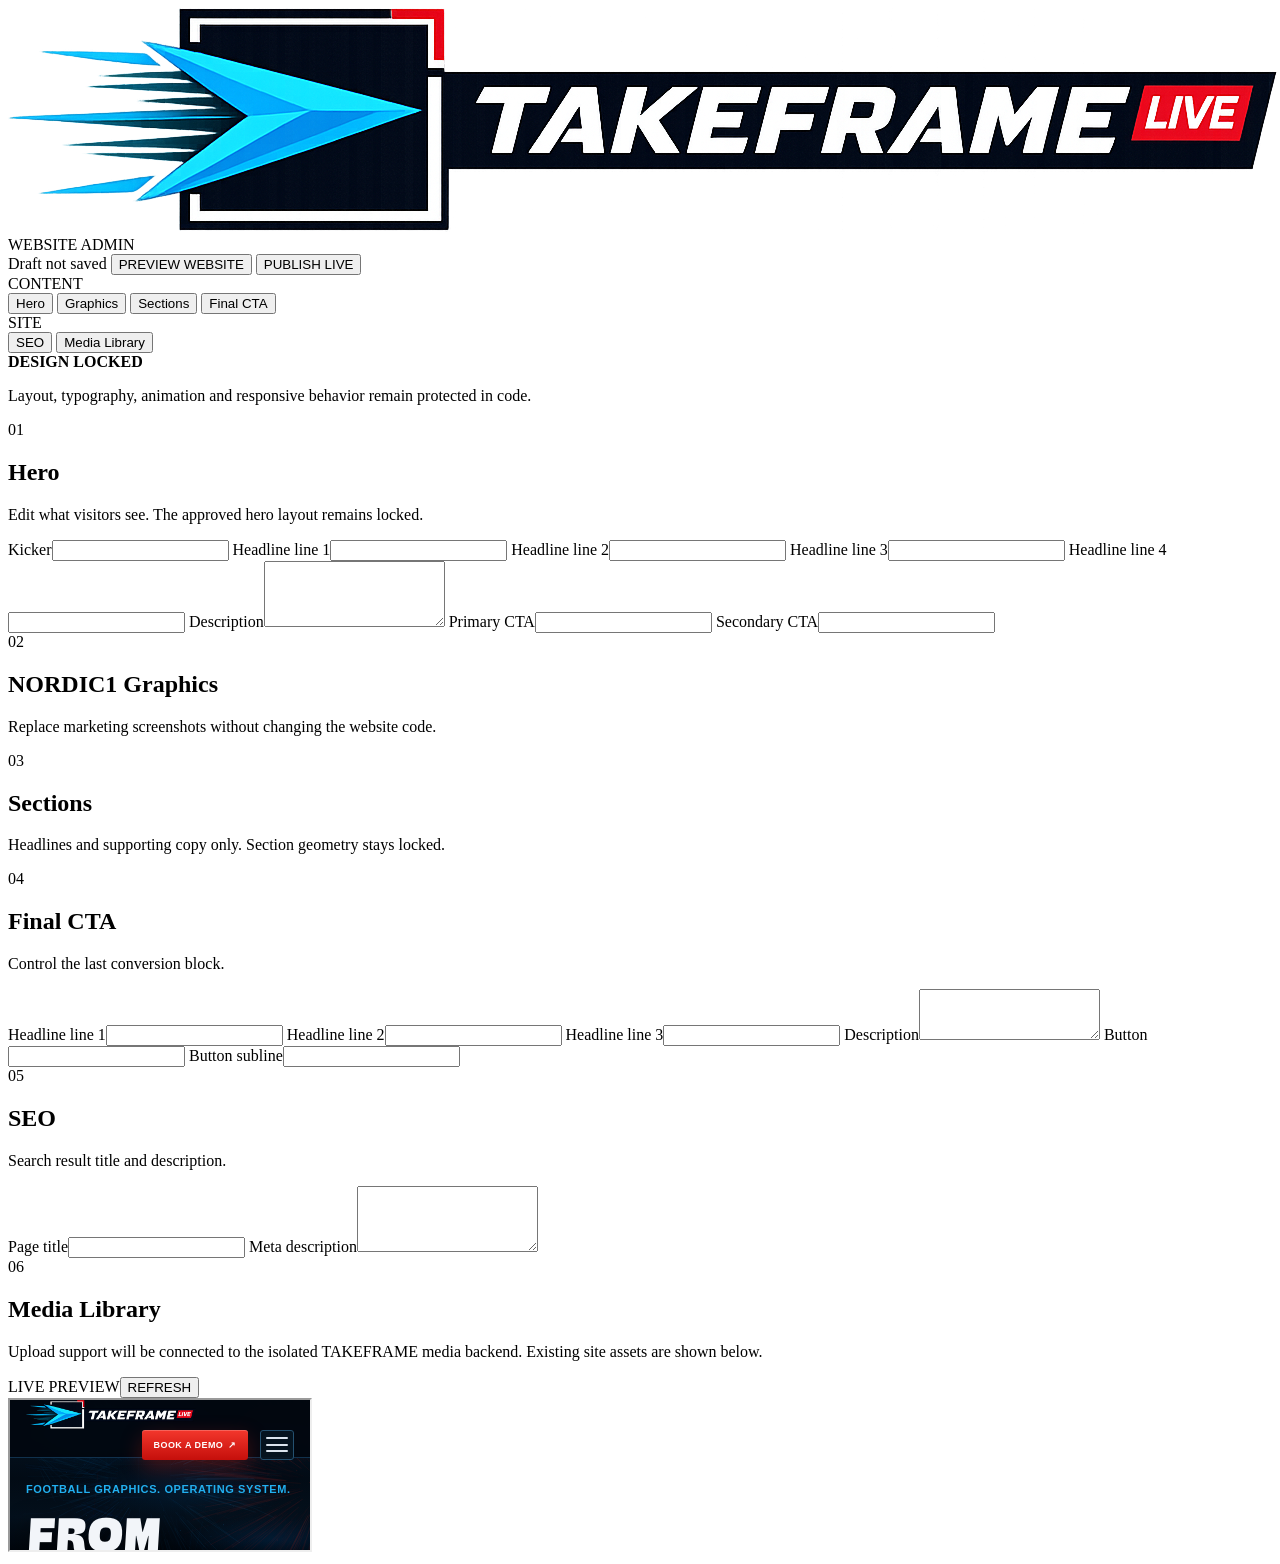
==== admin/index.html @ 7fb8504f "Add TAKEFRAME website admin shell" ====
<!doctype html>
<html lang="en">
<head>
<meta charset="utf-8">
<meta name="viewport" content="width=device-width,initial-scale=1">
<title>TAKEFRAME Website Admin</title>
<meta name="robots" content="noindex,nofollow">
<link rel="stylesheet" href="/admin/admin.css?v=1">
</head>
<body>
<header class="topbar">
  <div class="brand"><img src="/assets/logo.png" alt="TAKEFRAME LIVE"><span>WEBSITE ADMIN</span></div>
  <div class="top-actions">
    <span id="save-state" class="save-state">Draft not saved</span>
    <button id="preview-btn" class="btn secondary" type="button">PREVIEW WEBSITE</button>
    <button id="publish-btn" class="btn primary" type="button">PUBLISH LIVE</button>
  </div>
</header>

<div class="app-shell">
  <aside class="sidebar">
    <div class="sidebar-label">CONTENT</div>
    <button class="nav-item active" data-panel="hero">Hero</button>
    <button class="nav-item" data-panel="graphics">Graphics</button>
    <button class="nav-item" data-panel="sections">Sections</button>
    <button class="nav-item" data-panel="cta">Final CTA</button>
    <div class="sidebar-label">SITE</div>
    <button class="nav-item" data-panel="seo">SEO</button>
    <button class="nav-item" data-panel="media">Media Library</button>
    <div class="sidebar-foot">
      <strong>DESIGN LOCKED</strong>
      <p>Layout, typography, animation and responsive behavior remain protected in code.</p>
    </div>
  </aside>

  <main class="workspace">
    <section class="panel active" data-panel-id="hero">
      <div class="panel-head"><div><span>01</span><h1>Hero</h1></div><p>Edit what visitors see. The approved hero layout remains locked.</p></div>
      <div class="form-grid">
        <label class="wide">Kicker<input data-path="hero.kicker" type="text"></label>
        <label class="wide">Headline line 1<input data-path="hero.headline.0" type="text"></label>
        <label class="wide">Headline line 2<input data-path="hero.headline.1" type="text"></label>
        <label class="wide">Headline line 3<input data-path="hero.headline.2" type="text"></label>
        <label class="wide">Headline line 4<input data-path="hero.headline.3" type="text"></label>
        <label class="wide">Description<textarea data-path="hero.description" rows="4"></textarea></label>
        <label>Primary CTA<input data-path="hero.primaryCta" type="text"></label>
        <label>Secondary CTA<input data-path="hero.secondaryCta" type="text"></label>
      </div>
    </section>

    <section class="panel" data-panel-id="graphics">
      <div class="panel-head"><div><span>02</span><h1>NORDIC1 Graphics</h1></div><p>Replace marketing screenshots without changing the website code.</p></div>
      <div id="graphics-editor" class="graphics-editor"></div>
    </section>

    <section class="panel" data-panel-id="sections">
      <div class="panel-head"><div><span>03</span><h1>Sections</h1></div><p>Headlines and supporting copy only. Section geometry stays locked.</p></div>
      <div class="section-editor" id="section-editor"></div>
    </section>

    <section class="panel" data-panel-id="cta">
      <div class="panel-head"><div><span>04</span><h1>Final CTA</h1></div><p>Control the last conversion block.</p></div>
      <div class="form-grid">
        <label class="wide">Headline line 1<input data-path="cta.headline.0" type="text"></label>
        <label class="wide">Headline line 2<input data-path="cta.headline.1" type="text"></label>
        <label class="wide">Headline line 3<input data-path="cta.headline.2" type="text"></label>
        <label class="wide">Description<textarea data-path="cta.description" rows="3"></textarea></label>
        <label>Button<input data-path="cta.button" type="text"></label>
        <label>Button subline<input data-path="cta.buttonSub" type="text"></label>
      </div>
    </section>

    <section class="panel" data-panel-id="seo">
      <div class="panel-head"><div><span>05</span><h1>SEO</h1></div><p>Search result title and description.</p></div>
      <div class="form-grid">
        <label class="wide">Page title<input data-path="seo.title" type="text"></label>
        <label class="wide">Meta description<textarea data-path="seo.description" rows="4"></textarea></label>
      </div>
    </section>

    <section class="panel" data-panel-id="media">
      <div class="panel-head"><div><span>06</span><h1>Media Library</h1></div><p>Upload support will be connected to the isolated TAKEFRAME media backend. Existing site assets are shown below.</p></div>
      <div class="media-grid" id="media-grid"></div>
    </section>
  </main>

  <aside class="inspector">
    <div class="inspector-head"><span>LIVE PREVIEW</span><button id="refresh-preview" type="button">REFRESH</button></div>
    <iframe id="preview-frame" src="/?tf_admin_preview=1" title="TAKEFRAME website preview"></iframe>
  </aside>
</div>

<div id="toast" class="toast" role="status" aria-live="polite"></div>

<dialog id="publish-dialog" class="dialog">
  <button class="dialog-close" type="button" data-close-dialog>×</button>
  <span class="eyebrow">PUBLISH</span>
  <h2>Backend connection required</h2>
  <p>The admin and preview system are ready. Live publishing will be enabled after the isolated TAKEFRAME content backend is connected.</p>
  <div class="dialog-actions"><button class="btn secondary" type="button" data-close-dialog>CLOSE</button></div>
</dialog>

<script src="/admin/admin.js?v=1"></script>
</body>
</html>
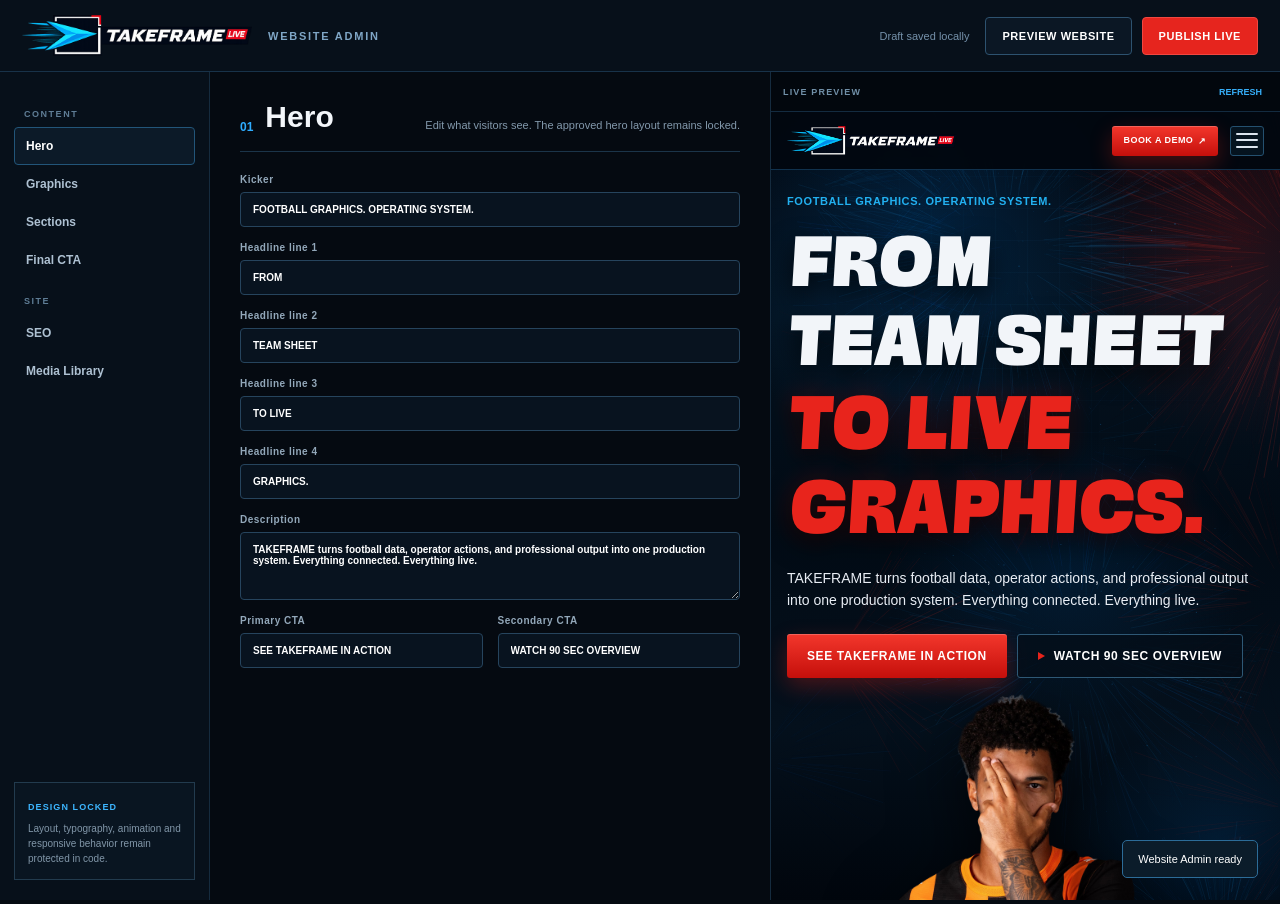
==== commit 247569e8: "Enable free GitHub publish controls in website admin" ====
--- a/admin/index.html
+++ b/admin/index.html
@@ -5,7 +5,7 @@
 <meta name="viewport" content="width=device-width,initial-scale=1">
 <title>TAKEFRAME Website Admin</title>
 <meta name="robots" content="noindex,nofollow">
-<link rel="stylesheet" href="/admin/admin.css?v=1">
+<link rel="stylesheet" href="/admin/admin.css?v=2">
 </head>
 <body>
 <header class="topbar">
@@ -49,7 +49,7 @@
     </section>
 
     <section class="panel" data-panel-id="graphics">
-      <div class="panel-head"><div><span>02</span><h1>NORDIC1 Graphics</h1></div><p>Replace marketing screenshots without changing the website code.</p></div>
+      <div class="panel-head"><div><span>02</span><h1>NORDIC1 Graphics</h1></div><p>Replace screenshots in seconds. New files are uploaded only when you publish.</p></div>
       <div id="graphics-editor" class="graphics-editor"></div>
     </section>
 
@@ -79,7 +79,7 @@
     </section>
 
     <section class="panel" data-panel-id="media">
-      <div class="panel-head"><div><span>06</span><h1>Media Library</h1></div><p>Upload support will be connected to the isolated TAKEFRAME media backend. Existing site assets are shown below.</p></div>
+      <div class="panel-head"><div><span>06</span><h1>Media Library</h1></div><p>Current locked/core assets. Marketing graphics are replaced from the Graphics panel.</p></div>
       <div class="media-grid" id="media-grid"></div>
     </section>
   </main>
@@ -92,14 +92,34 @@
 
 <div id="toast" class="toast" role="status" aria-live="polite"></div>
 
-<dialog id="publish-dialog" class="dialog">
+<dialog id="publish-dialog" class="dialog publish-dialog">
   <button class="dialog-close" type="button" data-close-dialog>×</button>
-  <span class="eyebrow">PUBLISH</span>
-  <h2>Backend connection required</h2>
-  <p>The admin and preview system are ready. Live publishing will be enabled after the isolated TAKEFRAME content backend is connected.</p>
-  <div class="dialog-actions"><button class="btn secondary" type="button" data-close-dialog>CLOSE</button></div>
+  <span class="eyebrow">ZERO-COST PUBLISH</span>
+  <h2>Publish to TAKEFRAME.live</h2>
+  <p>Content and replacement images are committed directly to <strong>vsnboss/takeframe-live</strong>. Vercel deploys the commit automatically.</p>
+
+  <div class="security-note">
+    <strong>GitHub connection</strong>
+    <span>Use a fine-grained token limited to this repository with <b>Contents: Read and write</b>. By default it is kept only for this browser tab/session and is never committed to the website.</span>
+  </div>
+
+  <label class="token-label">Fine-grained GitHub token
+    <input id="github-token" type="password" autocomplete="off" spellcheck="false" placeholder="github_pat_…">
+  </label>
+  <label class="remember-row"><input id="remember-token" type="checkbox"> Remember on this browser <span>(less secure)</span></label>
+
+  <div class="connection-row">
+    <span id="connection-state" class="connection-state">NOT CONNECTED</span>
+    <button id="connect-github" class="btn secondary" type="button">TEST CONNECTION</button>
+  </div>
+
+  <p id="publish-status" class="publish-status">Only content changes will be published.</p>
+  <div class="dialog-actions">
+    <button class="btn secondary" type="button" data-close-dialog>CANCEL</button>
+    <button id="confirm-publish" class="btn primary" type="button">PUBLISH LIVE</button>
+  </div>
 </dialog>
 
-<script src="/admin/admin.js?v=1"></script>
+<script src="/admin/admin.js?v=2"></script>
 </body>
 </html>
--- a/admin/admin.css
+++ b/admin/admin.css
@@ -0,0 +1 @@
+*{box-sizing:border-box}html,body{margin:0;min-height:100%;background:#050a11;color:#f3f6fa;font-family:Inter,Arial,sans-serif}button,input,textarea{font:inherit}.topbar{height:72px;display:flex;align-items:center;justify-content:space-between;padding:0 22px;border-bottom:1px solid #183249;background:#07101a;position:sticky;top:0;z-index:20}.brand{display:flex;align-items:center;gap:16px}.brand img{width:230px}.brand span{font-size:11px;letter-spacing:.16em;color:#7fa6c6;font-weight:800}.top-actions{display:flex;align-items:center;gap:10px}.save-state{font-size:11px;color:#7591aa;margin-right:6px}.btn{height:38px;padding:0 16px;border-radius:4px;border:1px solid #2d526f;background:#0b1724;color:white;font-size:11px;font-weight:900;letter-spacing:.05em;cursor:pointer}.btn.primary{background:#e6251e;border-color:#f04740}.btn.secondary:hover,.nav-item:hover{border-color:#38a7ee}.app-shell{display:grid;grid-template-columns:210px minmax(560px,1fr) minmax(430px,42vw);min-height:calc(100vh - 72px)}.sidebar{border-right:1px solid #152b3e;background:#07101a;padding:20px 14px;position:sticky;top:72px;height:calc(100vh - 72px)}.sidebar-label{font-size:9px;letter-spacing:.17em;color:#5f7d95;font-weight:900;margin:17px 10px 8px}.nav-item{width:100%;text-align:left;height:38px;border:1px solid transparent;background:transparent;color:#aec1d2;border-radius:4px;padding:0 11px;font-size:12px;font-weight:700;cursor:pointer}.nav-item.active{background:#0c1a28;border-color:#225579;color:#fff}.sidebar-foot{position:absolute;left:14px;right:14px;bottom:20px;padding:13px;border:1px solid #223b4e;background:#091521}.sidebar-foot strong{font-size:9px;color:#3db6ff;letter-spacing:.12em}.sidebar-foot p{font-size:10px;line-height:1.5;color:#8196a8;margin:7px 0 0}.workspace{padding:28px 30px 60px;overflow:auto}.panel{display:none;max-width:850px}.panel.active{display:block}.panel-head{display:flex;align-items:flex-end;justify-content:space-between;gap:25px;border-bottom:1px solid #1b3449;padding-bottom:17px;margin-bottom:22px}.panel-head>div{display:flex;align-items:end;gap:12px}.panel-head span{color:#2eacff;font-size:12px;font-weight:900}.panel-head h1{margin:0;font-size:30px}.panel-head p{margin:0;max-width:360px;color:#8399ac;font-size:11px;line-height:1.45;text-align:right}.form-grid{display:grid;grid-template-columns:1fr 1fr;gap:15px}.form-grid label,.graphics-editor label,.section-card label{display:grid;gap:7px;color:#93a8ba;font-size:10px;font-weight:800;letter-spacing:.05em}.form-grid .wide{grid-column:1/-1}input,textarea,select{width:100%;border:1px solid #26445d;background:#08131f;color:#fff;border-radius:4px;padding:11px 12px;outline:none}input:focus,textarea:focus{border-color:#2aa8ff;box-shadow:0 0 0 3px rgba(42,168,255,.08)}textarea{resize:vertical}.graphics-editor{display:grid;grid-template-columns:1fr 1fr;gap:14px}.graphic-item,.section-card{border:1px solid #1d3d56;background:#081521;border-radius:6px;padding:14px}.graphic-thumb{height:150px;border:1px solid #1a3448;background:#02080f;border-radius:4px;overflow:hidden;margin-bottom:13px;display:grid;place-items:center}.graphic-thumb img{width:100%;height:100%;object-fit:cover}.graphic-item h3{margin:0 0 11px;font-size:14px}.section-editor{display:grid;gap:13px}.section-card h3{margin:0 0 13px;font-size:14px}.section-lines{display:grid;grid-template-columns:repeat(3,1fr);gap:8px;margin-bottom:10px}.media-grid{display:grid;grid-template-columns:repeat(3,1fr);gap:12px}.media-card{border:1px solid #1f3c53;background:#081521;border-radius:5px;overflow:hidden}.media-card img{width:100%;height:120px;object-fit:cover;background:#02080f}.media-card div{padding:9px;font-size:9px;color:#91a7ba;word-break:break-all}.inspector{border-left:1px solid #152b3e;background:#02070d;position:sticky;top:72px;height:calc(100vh - 72px)}.inspector-head{height:40px;display:flex;align-items:center;justify-content:space-between;padding:0 12px;border-bottom:1px solid #132b40;color:#7190a8;font-size:9px;font-weight:900;letter-spacing:.13em}.inspector-head button{border:0;background:none;color:#36aef8;font-size:9px;cursor:pointer}.inspector iframe{width:100%;height:calc(100% - 40px);border:0;background:#000}.toast{position:fixed;right:22px;bottom:22px;background:#0b1c2a;border:1px solid #2c6c98;color:#fff;padding:12px 15px;border-radius:5px;opacity:0;transform:translateY(8px);pointer-events:none;transition:.2s;z-index:50;font-size:11px}.toast.show{opacity:1;transform:none}.dialog{width:min(480px,90vw);background:#081521;color:white;border:1px solid #2c678f;border-radius:8px;padding:25px}.dialog::backdrop{background:rgba(0,0,0,.75)}.dialog-close{position:absolute;right:12px;top:9px;border:0;background:none;color:#fff;font-size:25px;cursor:pointer}.eyebrow{font-size:9px;letter-spacing:.14em;color:#2eb2ff;font-weight:900}.dialog h2{font-size:26px;margin:6px 0 10px}.dialog p{font-size:12px;color:#9fb1c1;line-height:1.5}.dialog-actions{display:flex;justify-content:flex-end;margin-top:18px}@media(max-width:1200px){.app-shell{grid-template-columns:190px 1fr}.inspector{display:none}}@media(max-width:760px){.topbar{height:auto;padding:12px;gap:10px;align-items:flex-start}.brand img{width:180px}.brand span{display:none}.top-actions{flex-wrap:wrap;justify-content:flex-end}.app-shell{grid-template-columns:1fr}.sidebar{position:static;height:auto;display:flex;overflow:auto;padding:8px;border-right:0;border-bottom:1px solid #152b3e}.sidebar-label,.sidebar-foot{display:none}.nav-item{width:auto;min-width:max-content}.workspace{padding:20px 14px}.panel-head{align-items:flex-start;flex-direction:column}.panel-head p{text-align:left}.form-grid,.graphics-editor{grid-template-columns:1fr}.section-lines{grid-template-columns:1fr}.media-grid{grid-template-columns:1fr 1fr}}
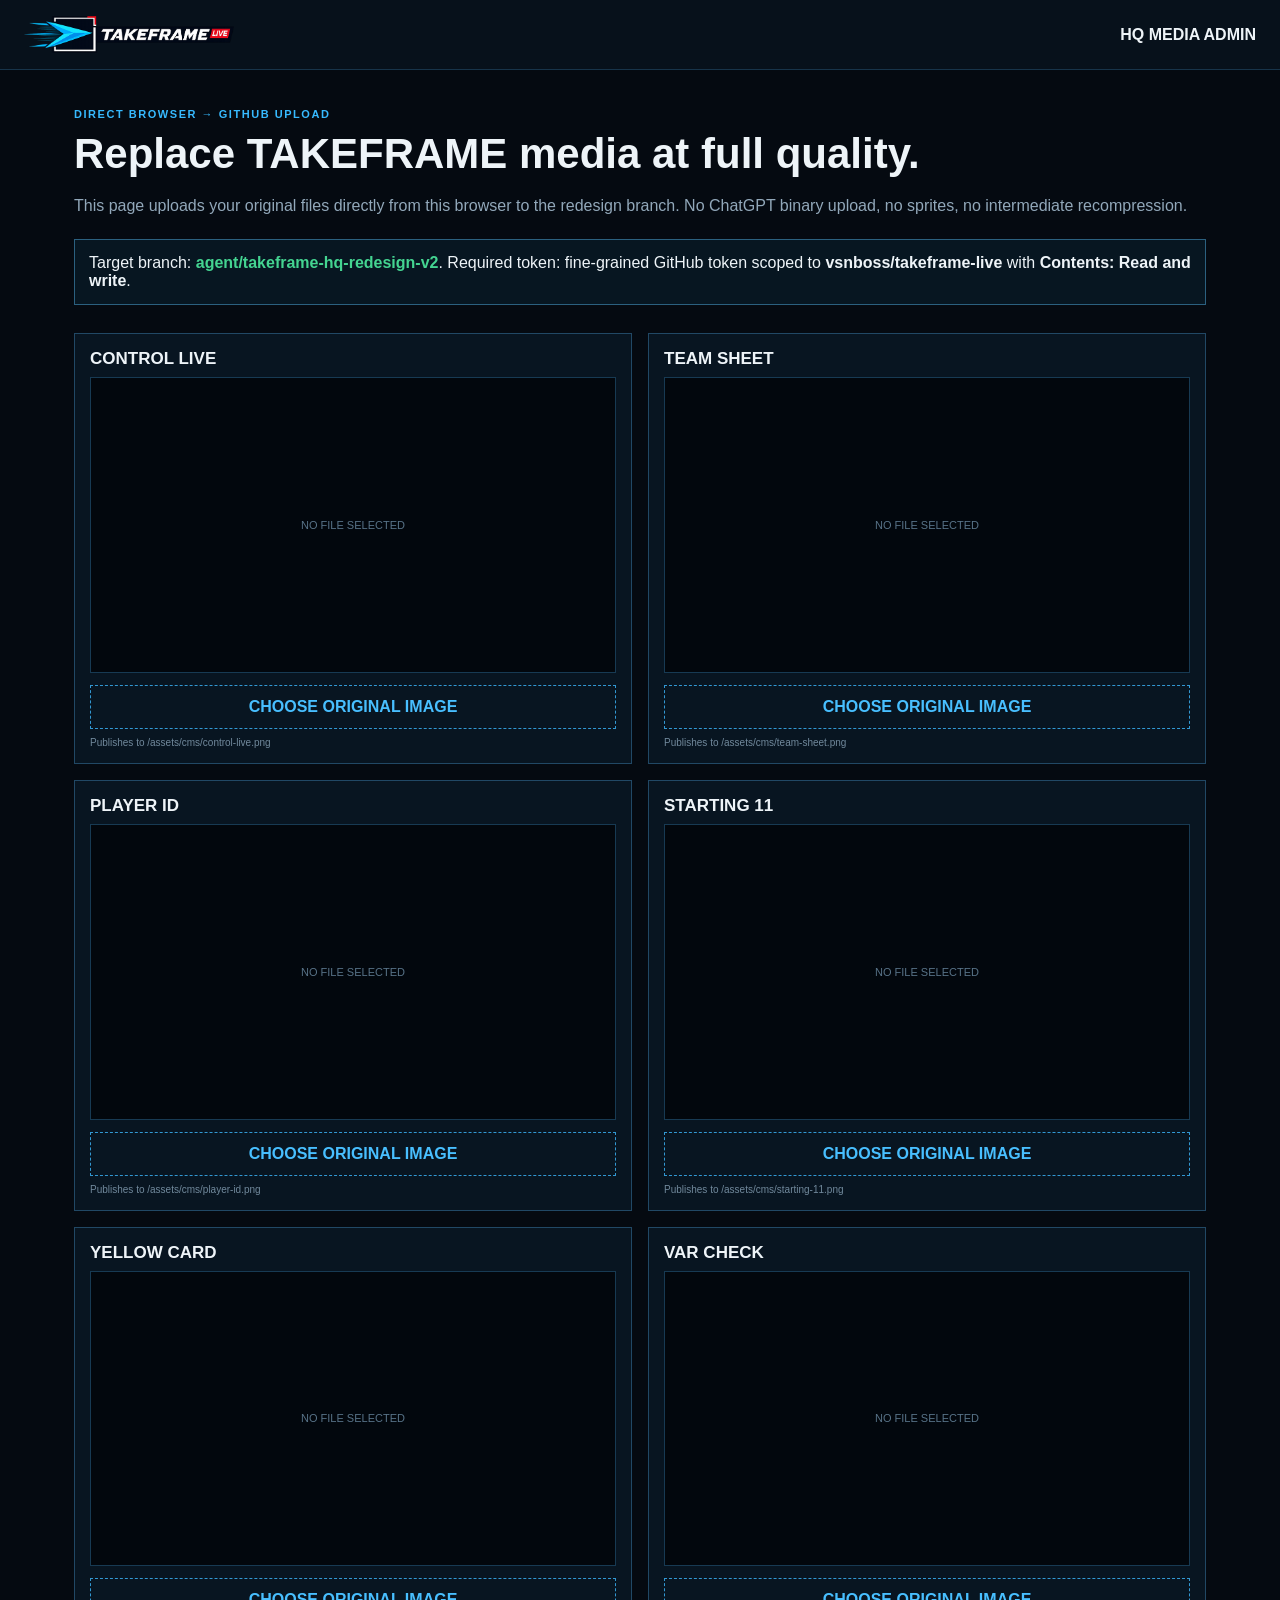
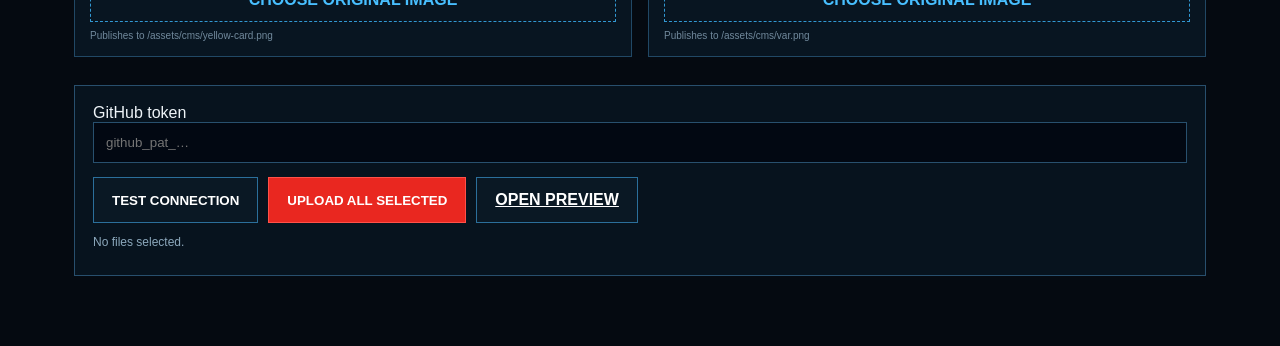
==== commit 183bedd5: "Build HQ real-product redesign and direct media admin" ====
--- a/admin/index.html
+++ b/admin/index.html
@@ -1,125 +1 @@
-<!doctype html>
-<html lang="en">
-<head>
-<meta charset="utf-8">
-<meta name="viewport" content="width=device-width,initial-scale=1">
-<title>TAKEFRAME Website Admin</title>
-<meta name="robots" content="noindex,nofollow">
-<link rel="stylesheet" href="/admin/admin.css?v=2">
-</head>
-<body>
-<header class="topbar">
-  <div class="brand"><img src="/assets/logo.png" alt="TAKEFRAME LIVE"><span>WEBSITE ADMIN</span></div>
-  <div class="top-actions">
-    <span id="save-state" class="save-state">Draft not saved</span>
-    <button id="preview-btn" class="btn secondary" type="button">PREVIEW WEBSITE</button>
-    <button id="publish-btn" class="btn primary" type="button">PUBLISH LIVE</button>
-  </div>
-</header>
-
-<div class="app-shell">
-  <aside class="sidebar">
-    <div class="sidebar-label">CONTENT</div>
-    <button class="nav-item active" data-panel="hero">Hero</button>
-    <button class="nav-item" data-panel="graphics">Graphics</button>
-    <button class="nav-item" data-panel="sections">Sections</button>
-    <button class="nav-item" data-panel="cta">Final CTA</button>
-    <div class="sidebar-label">SITE</div>
-    <button class="nav-item" data-panel="seo">SEO</button>
-    <button class="nav-item" data-panel="media">Media Library</button>
-    <div class="sidebar-foot">
-      <strong>DESIGN LOCKED</strong>
-      <p>Layout, typography, animation and responsive behavior remain protected in code.</p>
-    </div>
-  </aside>
-
-  <main class="workspace">
-    <section class="panel active" data-panel-id="hero">
-      <div class="panel-head"><div><span>01</span><h1>Hero</h1></div><p>Edit what visitors see. The approved hero layout remains locked.</p></div>
-      <div class="form-grid">
-        <label class="wide">Kicker<input data-path="hero.kicker" type="text"></label>
-        <label class="wide">Headline line 1<input data-path="hero.headline.0" type="text"></label>
-        <label class="wide">Headline line 2<input data-path="hero.headline.1" type="text"></label>
-        <label class="wide">Headline line 3<input data-path="hero.headline.2" type="text"></label>
-        <label class="wide">Headline line 4<input data-path="hero.headline.3" type="text"></label>
-        <label class="wide">Description<textarea data-path="hero.description" rows="4"></textarea></label>
-        <label>Primary CTA<input data-path="hero.primaryCta" type="text"></label>
-        <label>Secondary CTA<input data-path="hero.secondaryCta" type="text"></label>
-      </div>
-    </section>
-
-    <section class="panel" data-panel-id="graphics">
-      <div class="panel-head"><div><span>02</span><h1>NORDIC1 Graphics</h1></div><p>Replace screenshots in seconds. New files are uploaded only when you publish.</p></div>
-      <div id="graphics-editor" class="graphics-editor"></div>
-    </section>
-
-    <section class="panel" data-panel-id="sections">
-      <div class="panel-head"><div><span>03</span><h1>Sections</h1></div><p>Headlines and supporting copy only. Section geometry stays locked.</p></div>
-      <div class="section-editor" id="section-editor"></div>
-    </section>
-
-    <section class="panel" data-panel-id="cta">
-      <div class="panel-head"><div><span>04</span><h1>Final CTA</h1></div><p>Control the last conversion block.</p></div>
-      <div class="form-grid">
-        <label class="wide">Headline line 1<input data-path="cta.headline.0" type="text"></label>
-        <label class="wide">Headline line 2<input data-path="cta.headline.1" type="text"></label>
-        <label class="wide">Headline line 3<input data-path="cta.headline.2" type="text"></label>
-        <label class="wide">Description<textarea data-path="cta.description" rows="3"></textarea></label>
-        <label>Button<input data-path="cta.button" type="text"></label>
-        <label>Button subline<input data-path="cta.buttonSub" type="text"></label>
-      </div>
-    </section>
-
-    <section class="panel" data-panel-id="seo">
-      <div class="panel-head"><div><span>05</span><h1>SEO</h1></div><p>Search result title and description.</p></div>
-      <div class="form-grid">
-        <label class="wide">Page title<input data-path="seo.title" type="text"></label>
-        <label class="wide">Meta description<textarea data-path="seo.description" rows="4"></textarea></label>
-      </div>
-    </section>
-
-    <section class="panel" data-panel-id="media">
-      <div class="panel-head"><div><span>06</span><h1>Media Library</h1></div><p>Current locked/core assets. Marketing graphics are replaced from the Graphics panel.</p></div>
-      <div class="media-grid" id="media-grid"></div>
-    </section>
-  </main>
-
-  <aside class="inspector">
-    <div class="inspector-head"><span>LIVE PREVIEW</span><button id="refresh-preview" type="button">REFRESH</button></div>
-    <iframe id="preview-frame" src="/?tf_admin_preview=1" title="TAKEFRAME website preview"></iframe>
-  </aside>
-</div>
-
-<div id="toast" class="toast" role="status" aria-live="polite"></div>
-
-<dialog id="publish-dialog" class="dialog publish-dialog">
-  <button class="dialog-close" type="button" data-close-dialog>×</button>
-  <span class="eyebrow">ZERO-COST PUBLISH</span>
-  <h2>Publish to TAKEFRAME.live</h2>
-  <p>Content and replacement images are committed directly to <strong>vsnboss/takeframe-live</strong>. Vercel deploys the commit automatically.</p>
-
-  <div class="security-note">
-    <strong>GitHub connection</strong>
-    <span>Use a fine-grained token limited to this repository with <b>Contents: Read and write</b>. By default it is kept only for this browser tab/session and is never committed to the website.</span>
-  </div>
-
-  <label class="token-label">Fine-grained GitHub token
-    <input id="github-token" type="password" autocomplete="off" spellcheck="false" placeholder="github_pat_…">
-  </label>
-  <label class="remember-row"><input id="remember-token" type="checkbox"> Remember on this browser <span>(less secure)</span></label>
-
-  <div class="connection-row">
-    <span id="connection-state" class="connection-state">NOT CONNECTED</span>
-    <button id="connect-github" class="btn secondary" type="button">TEST CONNECTION</button>
-  </div>
-
-  <p id="publish-status" class="publish-status">Only content changes will be published.</p>
-  <div class="dialog-actions">
-    <button class="btn secondary" type="button" data-close-dialog>CANCEL</button>
-    <button id="confirm-publish" class="btn primary" type="button">PUBLISH LIVE</button>
-  </div>
-</dialog>
-
-<script src="/admin/admin.js?v=2"></script>
-</body>
-</html>
+<!doctype html><html lang="en"><head><meta charset="utf-8"><meta name="viewport" content="width=device-width,initial-scale=1"><title>TAKEFRAME HQ Media Admin</title><meta name="robots" content="noindex,nofollow"><style>*{box-sizing:border-box}body{margin:0;background:#050a11;color:#eef4f8;font-family:Arial,sans-serif}.top{height:70px;display:flex;align-items:center;justify-content:space-between;padding:0 24px;border-bottom:1px solid #17344a;background:#07111b}.top img{width:210px}.wrap{max-width:1180px;margin:0 auto;padding:34px 24px 70px}.eyebrow{color:#37baff;font-size:11px;font-weight:900;letter-spacing:.14em}h1{font-size:42px;margin:8px 0 10px}p{color:#92a8ba;line-height:1.55}.note{padding:14px;border:1px solid #2b607f;background:#071621;margin:20px 0 28px}.grid{display:grid;grid-template-columns:repeat(2,1fr);gap:16px}.card{border:1px solid #214865;background:#081521;padding:15px}.card h2{font-size:17px;margin:0 0 8px}.preview{aspect-ratio:16/9;background:#02070d;border:1px solid #173a53;display:grid;place-items:center;overflow:hidden;color:#587388;font-size:11px}.preview img{width:100%;height:100%;object-fit:contain}.pick{display:block;margin-top:12px;padding:12px;border:1px dashed #3298d3;text-align:center;color:#48bfff;font-weight:900;cursor:pointer}.pick input{display:none}.meta{font-size:10px;color:#71899c;margin-top:8px}.auth{margin-top:28px;padding:18px;border:1px solid #284f6d;background:#07131e}.auth input{width:100%;padding:12px;background:#020812;border:1px solid #28506e;color:#fff}.actions{display:flex;gap:10px;margin-top:14px}.btn{padding:13px 18px;border:1px solid #2b6f9b;background:#0a1824;color:white;font-weight:900;cursor:pointer}.btn.red{background:#e92720;border-color:#ff5149}.status{margin-top:12px;min-height:22px;color:#8ca8bc;font-size:12px}.branch{color:#44d491}@media(max-width:760px){.grid{grid-template-columns:1fr}}</style></head><body><div class="top"><img src="/assets/logo.png" alt="TAKEFRAME"><b>HQ MEDIA ADMIN</b></div><main class="wrap"><span class="eyebrow">DIRECT BROWSER → GITHUB UPLOAD</span><h1>Replace TAKEFRAME media at full quality.</h1><p>This page uploads your original files directly from this browser to the redesign branch. No ChatGPT binary upload, no sprites, no intermediate recompression.</p><div class="note">Target branch: <b class="branch">agent/takeframe-hq-redesign-v2</b>. Required token: fine-grained GitHub token scoped to <b>vsnboss/takeframe-live</b> with <b>Contents: Read and write</b>.</div><div id="grid" class="grid"></div><section class="auth"><label>GitHub token<input id="token" type="password" placeholder="github_pat_…" autocomplete="off"></label><div class="actions"><button class="btn" id="test">TEST CONNECTION</button><button class="btn red" id="publish">UPLOAD ALL SELECTED</button><a class="btn" href="/" target="_blank">OPEN PREVIEW</a></div><div id="status" class="status">No files selected.</div></section></main><script>(()=>{const REPO='vsnboss/takeframe-live',BRANCH='agent/takeframe-hq-redesign-v2';const slots=[['control-live','CONTROL LIVE','png'],['team-sheet','TEAM SHEET','png'],['player-id','PLAYER ID','png'],['starting-11','STARTING 11','png'],['yellow-card','YELLOW CARD','png'],['var','VAR CHECK','png']];const chosen=new Map(),grid=document.querySelector('#grid'),status=document.querySelector('#status'),token=document.querySelector('#token');slots.forEach(([id,label])=>{const c=document.createElement('article');c.className='card';c.innerHTML=`<h2>${label}</h2><div class="preview" id="p-${id}">NO FILE SELECTED</div><label class="pick">CHOOSE ORIGINAL IMAGE<input type="file" accept="image/png,image/jpeg,image/webp" data-id="${id}"></label><div class="meta">Publishes to /assets/cms/${id}.png</div>`;grid.appendChild(c)});grid.addEventListener('change',e=>{const i=e.target;if(!i.matches('input[type=file]'))return;const f=i.files[0];if(!f)return;chosen.set(i.dataset.id,f);document.querySelector('#p-'+i.dataset.id).innerHTML=`<img src="${URL.createObjectURL(f)}">`;status.textContent=`${chosen.size} file(s) ready.`});async function api(path,opt={}){const t=token.value.trim();if(!t)throw new Error('Paste GitHub token first.');const r=await fetch(`https://api.github.com/repos/${REPO}${path}`,{...opt,headers:{Accept:'application/vnd.github+json',Authorization:`Bearer ${t}`,'X-GitHub-Api-Version':'2022-11-28','Content-Type':'application/json',...(opt.headers||{})}});if(!r.ok){let m=`${r.status} ${r.statusText}`;try{m=(await r.json()).message||m}catch{}throw new Error(m)}return r.status===204?null:r.json()}const b64=f=>new Promise((res,rej)=>{const rd=new FileReader();rd.onerror=rej;rd.onload=()=>res(String(rd.result).split(',')[1]);rd.readAsDataURL(f)});document.querySelector('#test').onclick=async()=>{status.textContent='Testing…';try{await api('');status.textContent='Connected to TAKEFRAME repository.'}catch(e){status.textContent='Connection failed: '+e.message}};document.querySelector('#publish').onclick=async()=>{if(!chosen.size){status.textContent='Choose at least one image.';return}status.textContent='Reading branch…';try{const ref=await api(`/git/ref/heads/${BRANCH}`),parent=ref.object.sha,commit=await api(`/git/commits/${parent}`),entries=[];let n=0;for(const [id,f] of chosen){status.textContent=`Uploading ${++n}/${chosen.size}: ${id}…`;const blob=await api('/git/blobs',{method:'POST',body:JSON.stringify({content:await b64(f),encoding:'base64'})});entries.push({path:`assets/cms/${id}.png`,mode:'100644',type:'blob',sha:blob.sha})}const tree=await api('/git/trees',{method:'POST',body:JSON.stringify({base_tree:commit.tree.sha,tree:entries})});const nc=await api('/git/commits',{method:'POST',body:JSON.stringify({message:'Upload HQ TAKEFRAME website media',tree:tree.sha,parents:[parent]})});await api(`/git/refs/heads/${BRANCH}`,{method:'PATCH',body:JSON.stringify({sha:nc.sha,force:false})});status.textContent=`Uploaded ${chosen.size} HQ image(s). Vercel preview is deploying commit ${nc.sha.slice(0,7)}.`;chosen.clear()}catch(e){console.error(e);status.textContent='Upload failed: '+e.message}}})();</script></body></html>
